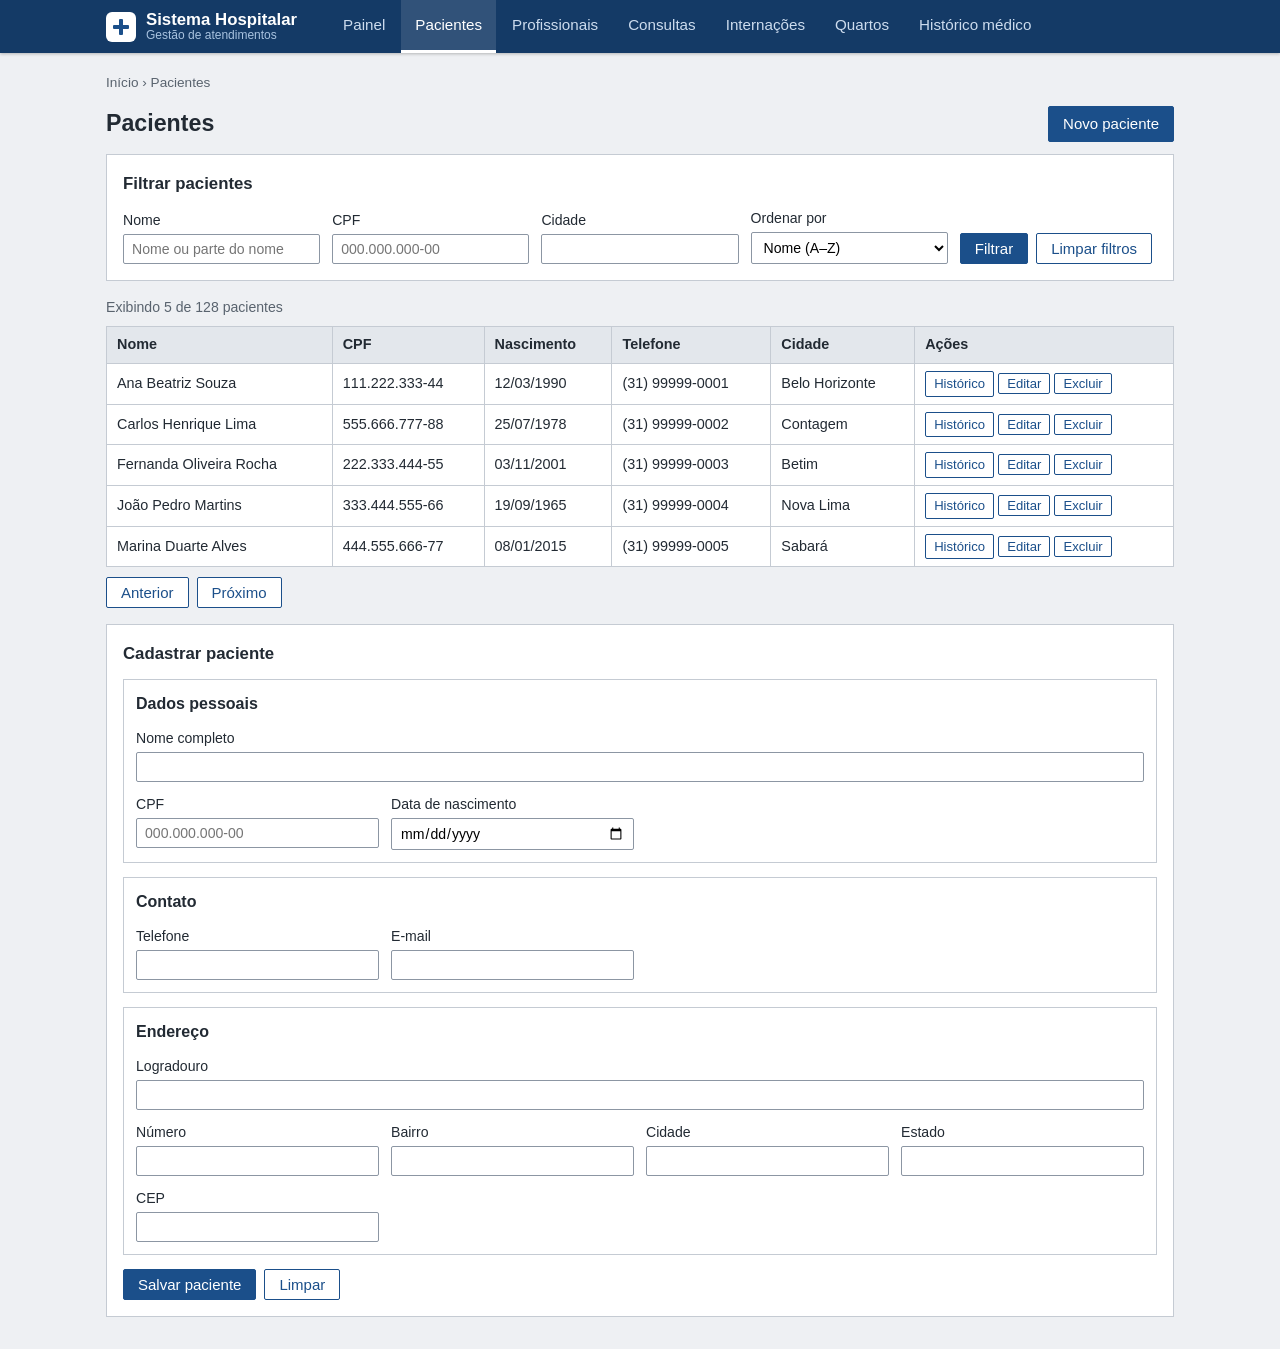
==== src/pacientes.html @ db323434 "organização das pastas" ====
<!doctype html>
<html lang="pt-BR">
  <head>
    <meta charset="utf-8" />
    <meta name="viewport" content="width=device-width,initial-scale=1" />
    <title>Pacientes · Sistema Hospitalar</title>
    <link rel="stylesheet" href="css/style.css" />
  </head>
  <body>
    <header class="cabecalho">
      <div class="cabecalho-interno">
        <a class="marca" href="index.html">
          <span class="marca-simbolo"></span>
          <span class="marca-texto"
            ><strong>Sistema Hospitalar</strong
            ><span class="marca-subtitulo">Gestão de atendimentos</span></span
          >
        </a>
        <nav id="menu-principal">
          <a href="index.html">Painel</a>
          <a href="pacientes.html" class="ativo">Pacientes</a>
          <a href="profissionais.html">Profissionais</a>
          <a href="consultas.html">Consultas</a>
          <a href="internacoes.html">Internações</a>
          <a href="quartos.html">Quartos</a>
          <a href="historico.html">Histórico médico</a>
        </nav>
      </div>
    </header>

    <main id="conteudo">
      <p class="caminho">Início › Pacientes</p>
      <div class="titulo-pagina">
        <h1>Pacientes</h1>
        <a class="botao" href="#novo-paciente">Novo paciente</a>
      </div>

      <section class="painel">
        <h2>Filtrar pacientes</h2>
        <form id="formulario-filtro" class="filtros" action="#">
          <label for="filtro-nome"
            >Nome
            <input
              type="search"
              id="filtro-nome"
              name="filtro-nome"
              placeholder="Nome ou parte do nome"
            />
          </label>
          <label for="filtro-cpf"
            >CPF
            <input
              type="text"
              id="filtro-cpf"
              name="filtro-cpf"
              placeholder="000.000.000-00"
            />
          </label>
          <label for="filtro-cidade"
            >Cidade
            <input type="text" id="filtro-cidade" name="filtro-cidade" />
          </label>
          <label for="filtro-ordem"
            >Ordenar por
            <select id="filtro-ordem" name="filtro-ordem">
              <option>Nome (A–Z)</option>
              <option>Nome (Z–A)</option>
              <option>Cadastro mais recente</option>
            </select>
          </label>
          <div class="botoes">
            <button type="button" id="botao-filtrar">Filtrar</button>
            <button type="button" class="secundario" id="botao-limpar-filtros">
              Limpar filtros
            </button>
          </div>
        </form>
      </section>

      <section>
        <p class="resumo" id="resumo-resultados">Exibindo 5 de 128 pacientes</p>
        <div class="tabela-rolavel">
          <table id="tabela-pacientes">
            <thead>
              <tr>
                <th>Nome</th>
                <th>CPF</th>
                <th>Nascimento</th>
                <th>Telefone</th>
                <th>Cidade</th>
                <th>Ações</th>
              </tr>
            </thead>
            <tbody>
              <tr>
                <td>Ana Beatriz Souza</td>
                <td>111.222.333-44</td>
                <td>12/03/1990</td>
                <td>(31) 99999-0001</td>
                <td>Belo Horizonte</td>
                <td>
                  <a class="botao secundario" href="historico.html"
                    >Histórico</a
                  >
                  <button type="button" class="secundario botao-editar">
                    Editar
                  </button>
                  <button type="button" class="secundario botao-excluir">
                    Excluir
                  </button>
                </td>
              </tr>
              <tr>
                <td>Carlos Henrique Lima</td>
                <td>555.666.777-88</td>
                <td>25/07/1978</td>
                <td>(31) 99999-0002</td>
                <td>Contagem</td>
                <td>
                  <a class="botao secundario" href="historico.html"
                    >Histórico</a
                  >
                  <button type="button" class="secundario botao-editar">
                    Editar
                  </button>
                  <button type="button" class="secundario botao-excluir">
                    Excluir
                  </button>
                </td>
              </tr>
              <tr>
                <td>Fernanda Oliveira Rocha</td>
                <td>222.333.444-55</td>
                <td>03/11/2001</td>
                <td>(31) 99999-0003</td>
                <td>Betim</td>
                <td>
                  <a class="botao secundario" href="historico.html"
                    >Histórico</a
                  >
                  <button type="button" class="secundario botao-editar">
                    Editar
                  </button>
                  <button type="button" class="secundario botao-excluir">
                    Excluir
                  </button>
                </td>
              </tr>
              <tr>
                <td>João Pedro Martins</td>
                <td>333.444.555-66</td>
                <td>19/09/1965</td>
                <td>(31) 99999-0004</td>
                <td>Nova Lima</td>
                <td>
                  <a class="botao secundario" href="historico.html"
                    >Histórico</a
                  >
                  <button type="button" class="secundario botao-editar">
                    Editar
                  </button>
                  <button type="button" class="secundario botao-excluir">
                    Excluir
                  </button>
                </td>
              </tr>
              <tr>
                <td>Marina Duarte Alves</td>
                <td>444.555.666-77</td>
                <td>08/01/2015</td>
                <td>(31) 99999-0005</td>
                <td>Sabará</td>
                <td>
                  <a class="botao secundario" href="historico.html"
                    >Histórico</a
                  >
                  <button type="button" class="secundario botao-editar">
                    Editar
                  </button>
                  <button type="button" class="secundario botao-excluir">
                    Excluir
                  </button>
                </td>
              </tr>
            </tbody>
          </table>
        </div>
        <nav class="paginacao" id="paginacao">
          <button type="button" class="secundario" id="botao-anterior">
            Anterior
          </button>
          <button type="button" class="secundario" id="botao-proximo">
            Próximo
          </button>
        </nav>
      </section>

      <section class="painel" id="novo-paciente">
        <h2>Cadastrar paciente</h2>
        <form id="formulario-paciente" action="#">
          <div class="grupo">
            <h3>Dados pessoais</h3>
            <label for="nome" class="largura-total"
              >Nome completo
              <input type="text" id="nome" name="nome" />
            </label>
            <label for="cpf"
              >CPF
              <input
                type="text"
                id="cpf"
                name="cpf"
                placeholder="000.000.000-00"
              />
            </label>
            <label for="data-nascimento"
              >Data de nascimento
              <input type="date" id="data-nascimento" name="dataNascimento" />
            </label>
          </div>
          <div class="grupo">
            <h3>Contato</h3>
            <label for="telefone"
              >Telefone
              <input type="tel" id="telefone" name="telefone" />
            </label>
            <label for="email"
              >E-mail
              <input type="email" id="email" name="email" />
            </label>
          </div>
          <div class="grupo">
            <h3>Endereço</h3>
            <label for="logradouro" class="largura-total"
              >Logradouro
              <input type="text" id="logradouro" name="logradouro" />
            </label>
            <label for="numero"
              >Número
              <input type="text" id="numero" name="numero" />
            </label>
            <label for="bairro"
              >Bairro
              <input type="text" id="bairro" name="bairro" />
            </label>
            <label for="cidade"
              >Cidade
              <input type="text" id="cidade" name="cidade" />
            </label>
            <label for="estado"
              >Estado
              <input type="text" id="estado" name="estado" />
            </label>
            <label for="cep"
              >CEP
              <input type="text" id="cep" name="cep" />
            </label>
          </div>
          <div class="botoes">
            <button type="button" id="botao-salvar">Salvar paciente</button>
            <button type="button" class="secundario" id="botao-limpar">
              Limpar
            </button>
          </div>
        </form>
      </section>
    </main>
  </body>
</html>
---- src/css/style.css ----
:root {
  --azul: #1b4f8a;
  --azul-escuro: #143a66;
  --fundo: #eef0f3;
  --borda: #c5cbd3;
  --texto: #222a33;
  --texto-suave: #59636e;
}
* {
  box-sizing: border-box;
}
body {
  margin: 0;
  font-family: Arial, sans-serif;
  font-size: 15px;
  line-height: 1.5;
  color: var(--texto);
  background: var(--fundo);
}
a {
  color: var(--azul);
}
a:focus-visible,
button:focus-visible,
input:focus-visible,
select:focus-visible {
  outline: 3px solid #f2b84b;
  outline-offset: 2px;
}
.cabecalho {
  background: var(--azul-escuro);
  box-shadow: 0 1px 3px rgba(0, 0, 0, 0.25);
}
.cabecalho-interno {
  max-width: 1100px;
  margin: 0 auto;
  padding: 0 16px;
  display: flex;
  flex-wrap: wrap;
  align-items: stretch;
  column-gap: 32px;
}
.marca {
  display: flex;
  align-items: center;
  gap: 10px;
  padding: 10px 0;
  color: #fff;
  text-decoration: none;
}
.marca-simbolo {
  position: relative;
  flex: none;
  width: 30px;
  height: 30px;
  border-radius: 6px;
  background: #fff;
}
.marca-simbolo::before,
.marca-simbolo::after {
  content: "";
  position: absolute;
  background: var(--azul);
  border-radius: 1px;
}
.marca-simbolo::before {
  left: 7px;
  right: 7px;
  top: 13px;
  height: 4px;
}
.marca-simbolo::after {
  top: 7px;
  bottom: 7px;
  left: 13px;
  width: 4px;
}
.marca-texto {
  display: flex;
  flex-direction: column;
  line-height: 1.15;
}
.marca-texto strong {
  font-size: 1.05rem;
  font-weight: 600;
}
.marca-subtitulo {
  font-size: 0.75rem;
  color: #a9c3e0;
}
#menu-principal {
  display: flex;
  gap: 2px;
  overflow-x: auto;
}
#menu-principal a {
  display: flex;
  align-items: center;
  padding: 0 14px;
  min-height: 52px;
  color: #cddcee;
  font-size: 0.95rem;
  text-decoration: none;
  white-space: nowrap;
  border-bottom: 3px solid transparent;
}
#menu-principal a:hover {
  color: #fff;
  background: rgba(255, 255, 255, 0.08);
}
#menu-principal a.ativo {
  color: #fff;
  background: rgba(255, 255, 255, 0.12);
  border-bottom-color: #fff;
}
#menu-principal a:focus-visible {
  outline-offset: -3px;
}
#conteudo {
  max-width: 1100px;
  margin: 0 auto;
  padding: 16px;
}
.caminho {
  margin: 4px 0 12px;
  font-size: 0.85rem;
  color: var(--texto-suave);
}
.titulo-pagina {
  display: flex;
  justify-content: space-between;
  align-items: center;
  gap: 12px;
  margin-bottom: 12px;
}
h1 {
  margin: 0;
  font-size: 1.45rem;
  font-weight: 600;
}
h2 {
  margin: 0 0 12px;
  font-size: 1.05rem;
  font-weight: 600;
}
.painel {
  margin-bottom: 16px;
  padding: 16px;
  background: #fff;
  border: 1px solid var(--borda);
}
.filtros {
  display: grid;
  grid-template-columns: repeat(auto-fit, minmax(180px, 1fr));
  gap: 12px;
  align-items: end;
}
label {
  display: flex;
  flex-direction: column;
  gap: 3px;
  font-size: 0.88rem;
}
input,
select {
  padding: 6px 8px;
  font-family: inherit;
  font-size: inherit;
  border: 1px solid #8c96a3;
  border-radius: 2px;
  background: #fff;
}
.botoes {
  display: flex;
  flex-wrap: wrap;
  gap: 8px;
}
button,
.botao {
  display: inline-block;
  padding: 6px 14px;
  font-family: inherit;
  font-size: inherit;
  color: #fff;
  text-decoration: none;
  border: 1px solid var(--azul);
  border-radius: 2px;
  background: var(--azul);
  cursor: pointer;
}
button.secundario,
.botao.secundario {
  color: var(--azul);
  background: #fff;
}
.resumo {
  margin: 0 0 8px;
  font-size: 0.88rem;
  color: var(--texto-suave);
}
.tabela-rolavel {
  overflow-x: auto;
}
table {
  width: 100%;
  border-collapse: collapse;
  background: #fff;
}
th,
td {
  padding: 7px 10px;
  border: 1px solid var(--borda);
  text-align: left;
  font-size: 0.9rem;
  white-space: nowrap;
}
th {
  background: #e3e7ec;
  font-weight: 600;
}
tbody tr:hover {
  background: #e8f0f9;
}
@media (max-width: 800px) {
  #menu-principal {
    width: 100%;
  }
  .titulo-pagina {
    flex-direction: column;
    align-items: flex-start;
  }
  #conteudo {
    padding: 12px;
  }
}
td button,
td .botao {
  padding: 2px 8px;
  font-size: 0.82rem;
}
button:disabled {
  opacity: 0.5;
  cursor: not-allowed;
}
.paginacao {
  display: flex;
  gap: 8px;
  margin: 10px 0 16px;
}
.grupo {
  display: grid;
  grid-template-columns: repeat(auto-fit, minmax(200px, 1fr));
  gap: 12px;
  margin: 0 0 14px;
  padding: 12px;
  border: 1px solid var(--borda);
}
.grupo h3 {
  grid-column: 1/-1;
  margin: 0;
  font-size: 1rem;
}
.largura-total {
  grid-column: 1/-1;
}
.dados-paciente {
  display: grid;
  grid-template-columns: repeat(auto-fit, minmax(180px, 1fr));
  gap: 12px 16px;
  margin: 0;
}
.dados-paciente p {
  margin: 0;
  font-weight: 500;
}
.lista-informacoes {
  margin: 0;
  padding-left: 18px;
}
.lista-informacoes li {
  margin-bottom: 4px;
}
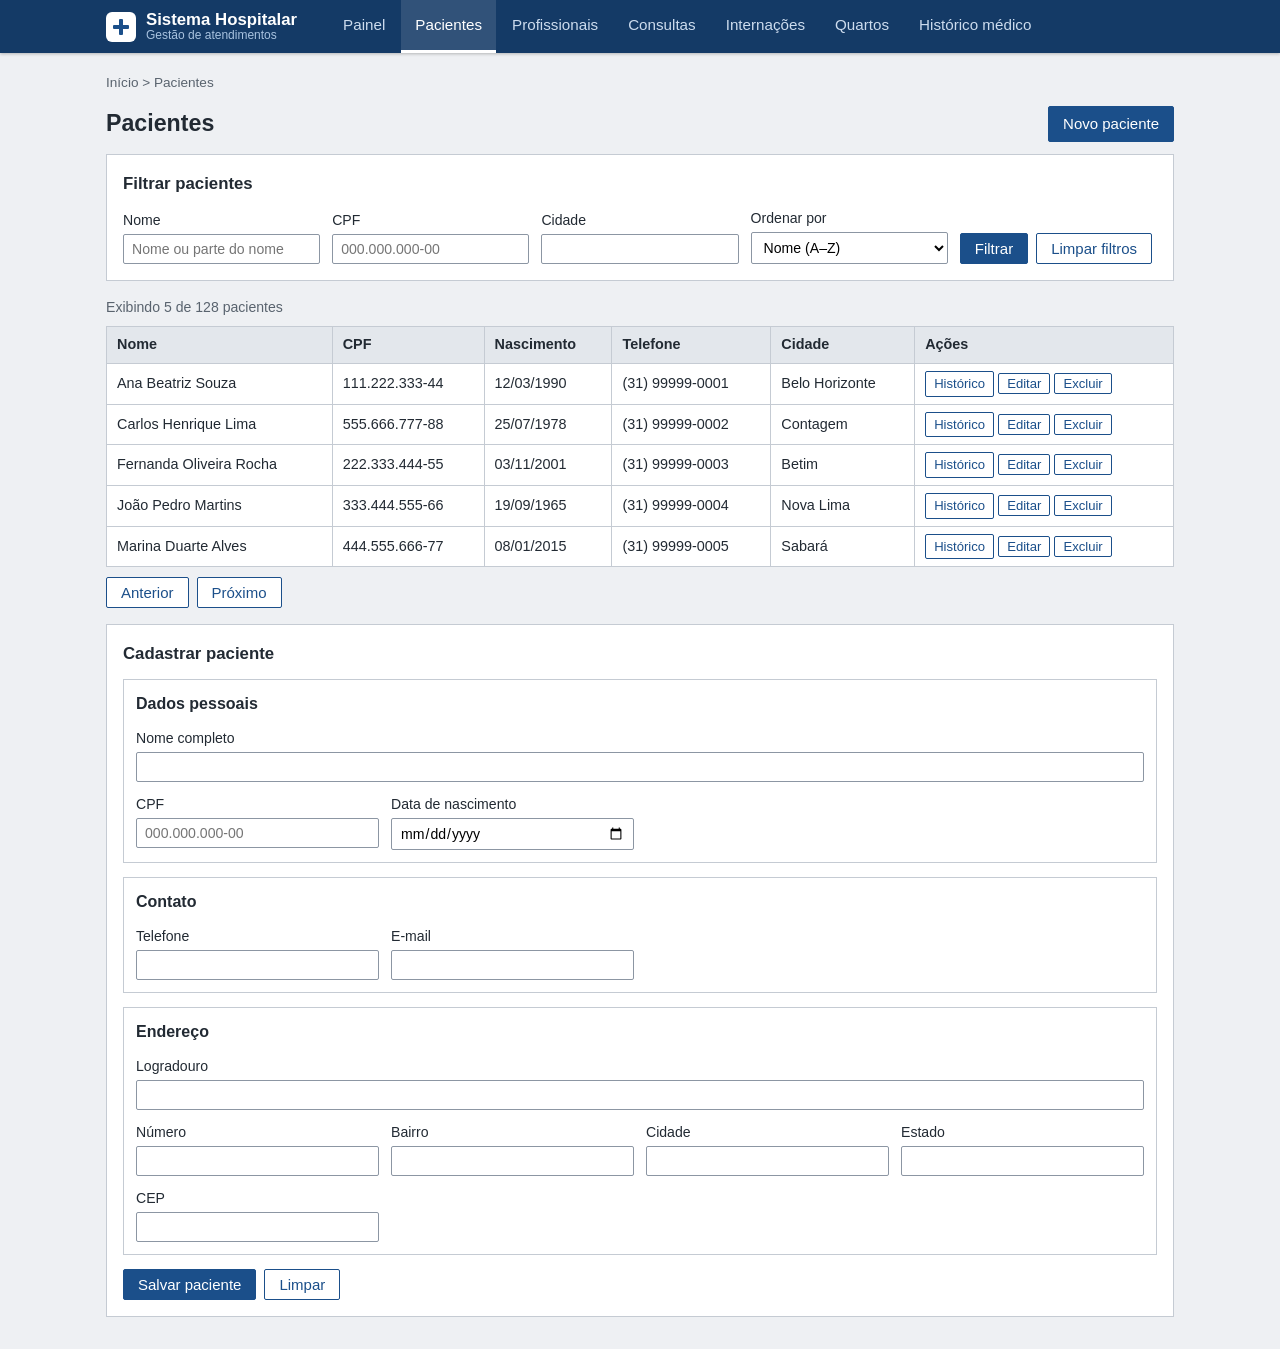
==== commit c2cc84ad: "Update pacientes.html" ====
--- a/src/pacientes.html
+++ b/src/pacientes.html
@@ -3,7 +3,7 @@
   <head>
     <meta charset="utf-8" />
     <meta name="viewport" content="width=device-width,initial-scale=1" />
-    <title>Pacientes · Sistema Hospitalar</title>
+    <title>Pacientes</title>
     <link rel="stylesheet" href="css/style.css" />
   </head>
   <body>
@@ -29,7 +29,7 @@
     </header>
 
     <main id="conteudo">
-      <p class="caminho">Início › Pacientes</p>
+      <p class="caminho">Início > Pacientes</p>
       <div class="titulo-pagina">
         <h1>Pacientes</h1>
         <a class="botao" href="#novo-paciente">Novo paciente</a>
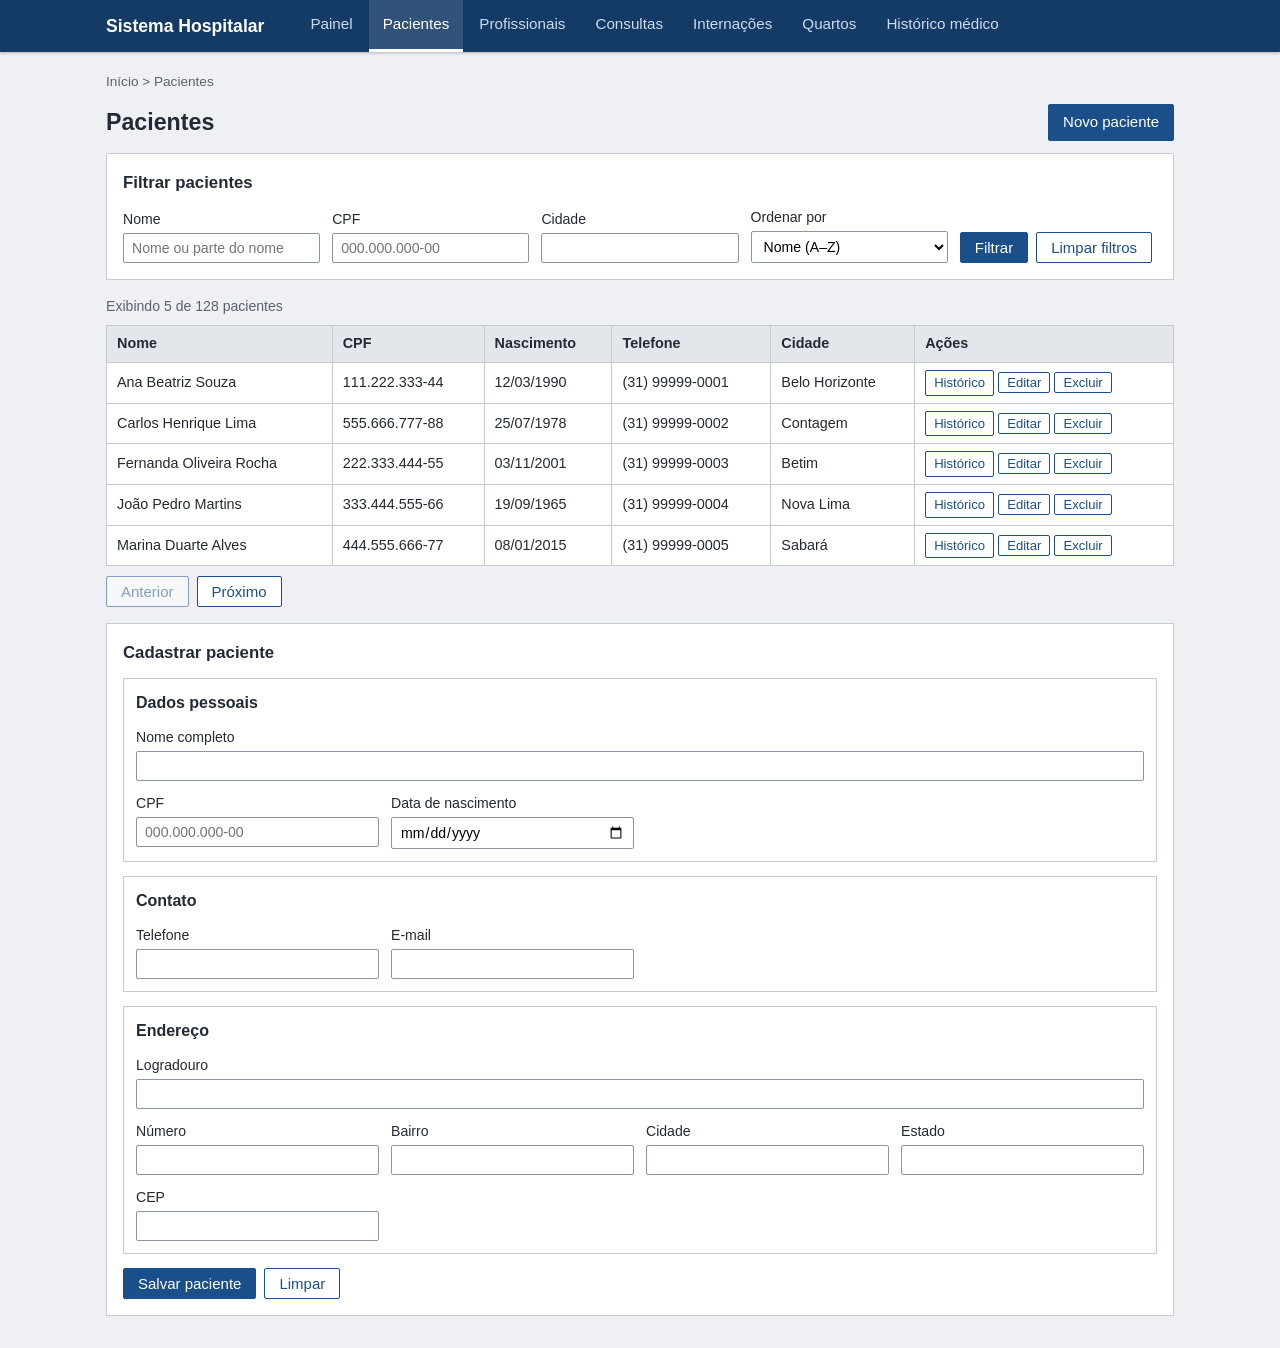
==== commit 0de488c6: "alteração no cabeçalho" ====
--- a/src/pacientes.html
+++ b/src/pacientes.html
@@ -9,13 +9,7 @@
   <body>
     <header class="cabecalho">
       <div class="cabecalho-interno">
-        <a class="marca" href="index.html">
-          <span class="marca-simbolo"></span>
-          <span class="marca-texto"
-            ><strong>Sistema Hospitalar</strong
-            ><span class="marca-subtitulo">Gestão de atendimentos</span></span
-          >
-        </a>
+        <a class="marca" href="index.html">Sistema Hospitalar</a>
         <nav id="menu-principal">
           <a href="index.html">Painel</a>
           <a href="pacientes.html" class="ativo">Pacientes</a>
@@ -186,7 +180,7 @@
           </table>
         </div>
         <nav class="paginacao" id="paginacao">
-          <button type="button" class="secundario" id="botao-anterior">
+          <button type="button" class="secundario" id="botao-anterior" disabled>
             Anterior
           </button>
           <button type="button" class="secundario" id="botao-proximo">
--- a/src/css/style.css
+++ b/src/css/style.css
@@ -43,50 +43,11 @@
 .marca {
   display: flex;
   align-items: center;
-  gap: 10px;
   padding: 10px 0;
   color: #fff;
+  font-size: 1.1rem;
+  font-weight: 600;
   text-decoration: none;
-}
-.marca-simbolo {
-  position: relative;
-  flex: none;
-  width: 30px;
-  height: 30px;
-  border-radius: 6px;
-  background: #fff;
-}
-.marca-simbolo::before,
-.marca-simbolo::after {
-  content: "";
-  position: absolute;
-  background: var(--azul);
-  border-radius: 1px;
-}
-.marca-simbolo::before {
-  left: 7px;
-  right: 7px;
-  top: 13px;
-  height: 4px;
-}
-.marca-simbolo::after {
-  top: 7px;
-  bottom: 7px;
-  left: 13px;
-  width: 4px;
-}
-.marca-texto {
-  display: flex;
-  flex-direction: column;
-  line-height: 1.15;
-}
-.marca-texto strong {
-  font-size: 1.05rem;
-  font-weight: 600;
-}
-.marca-subtitulo {
-  font-size: 0.75rem;
-  color: #a9c3e0;
 }
 #menu-principal {
   display: flex;
@@ -280,3 +241,4 @@
 .lista-informacoes li {
   margin-bottom: 4px;
 }
+
